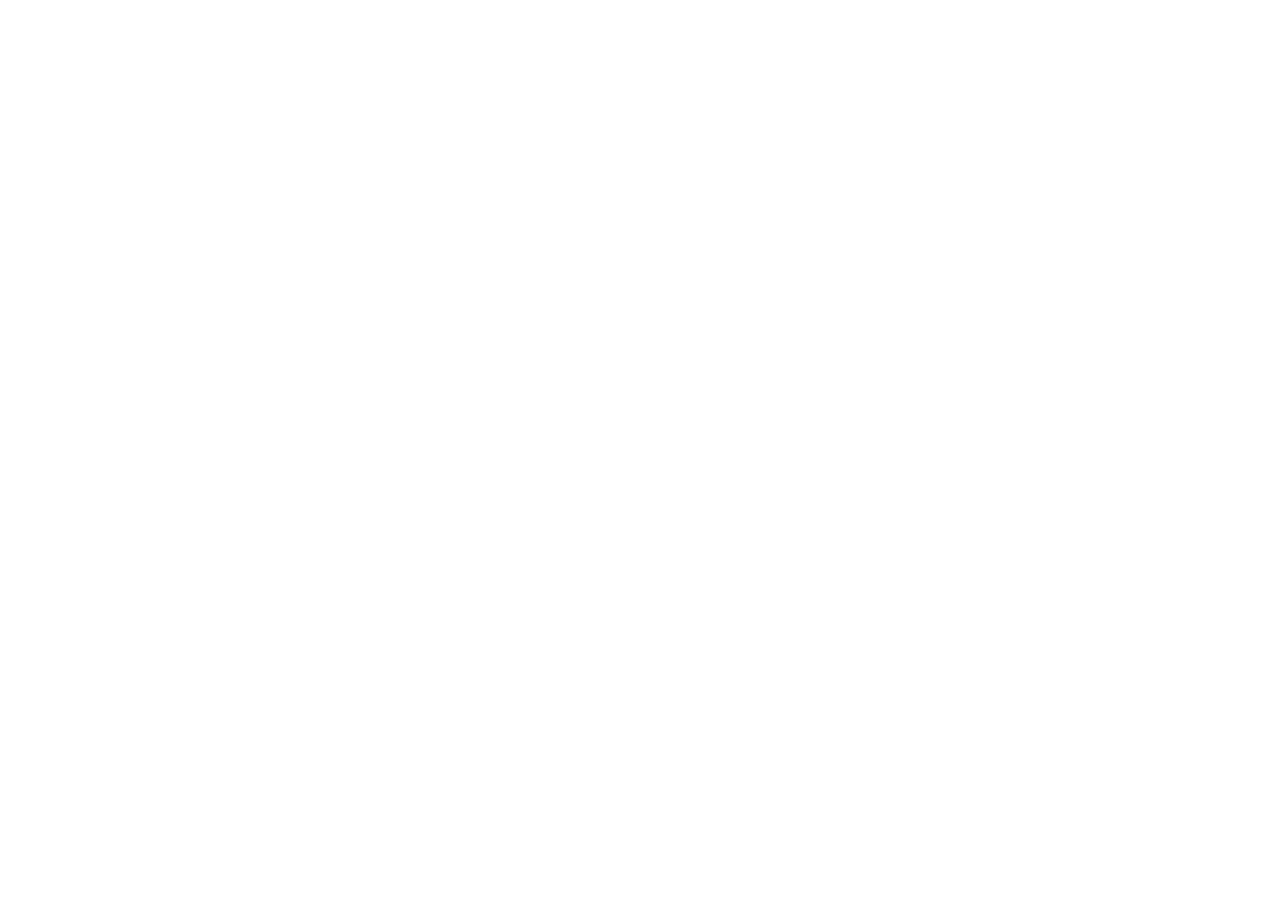
==== certified.html @ 14780d14 "complete homepage cleanup and responsiveness improvements" ====
<!DOCTYPE html>
<html lang="en">
<head>
    <meta charset="UTF-8">
    <meta name="viewport" content="width=device-width, initial-scale=1.0">
    <title>Certified Pre-Owned</title>
    <link rel="stylesheet" href="certified.css">
    <script src="certified.js" defer></script>
</head>
<body>
    
</body>
</html>
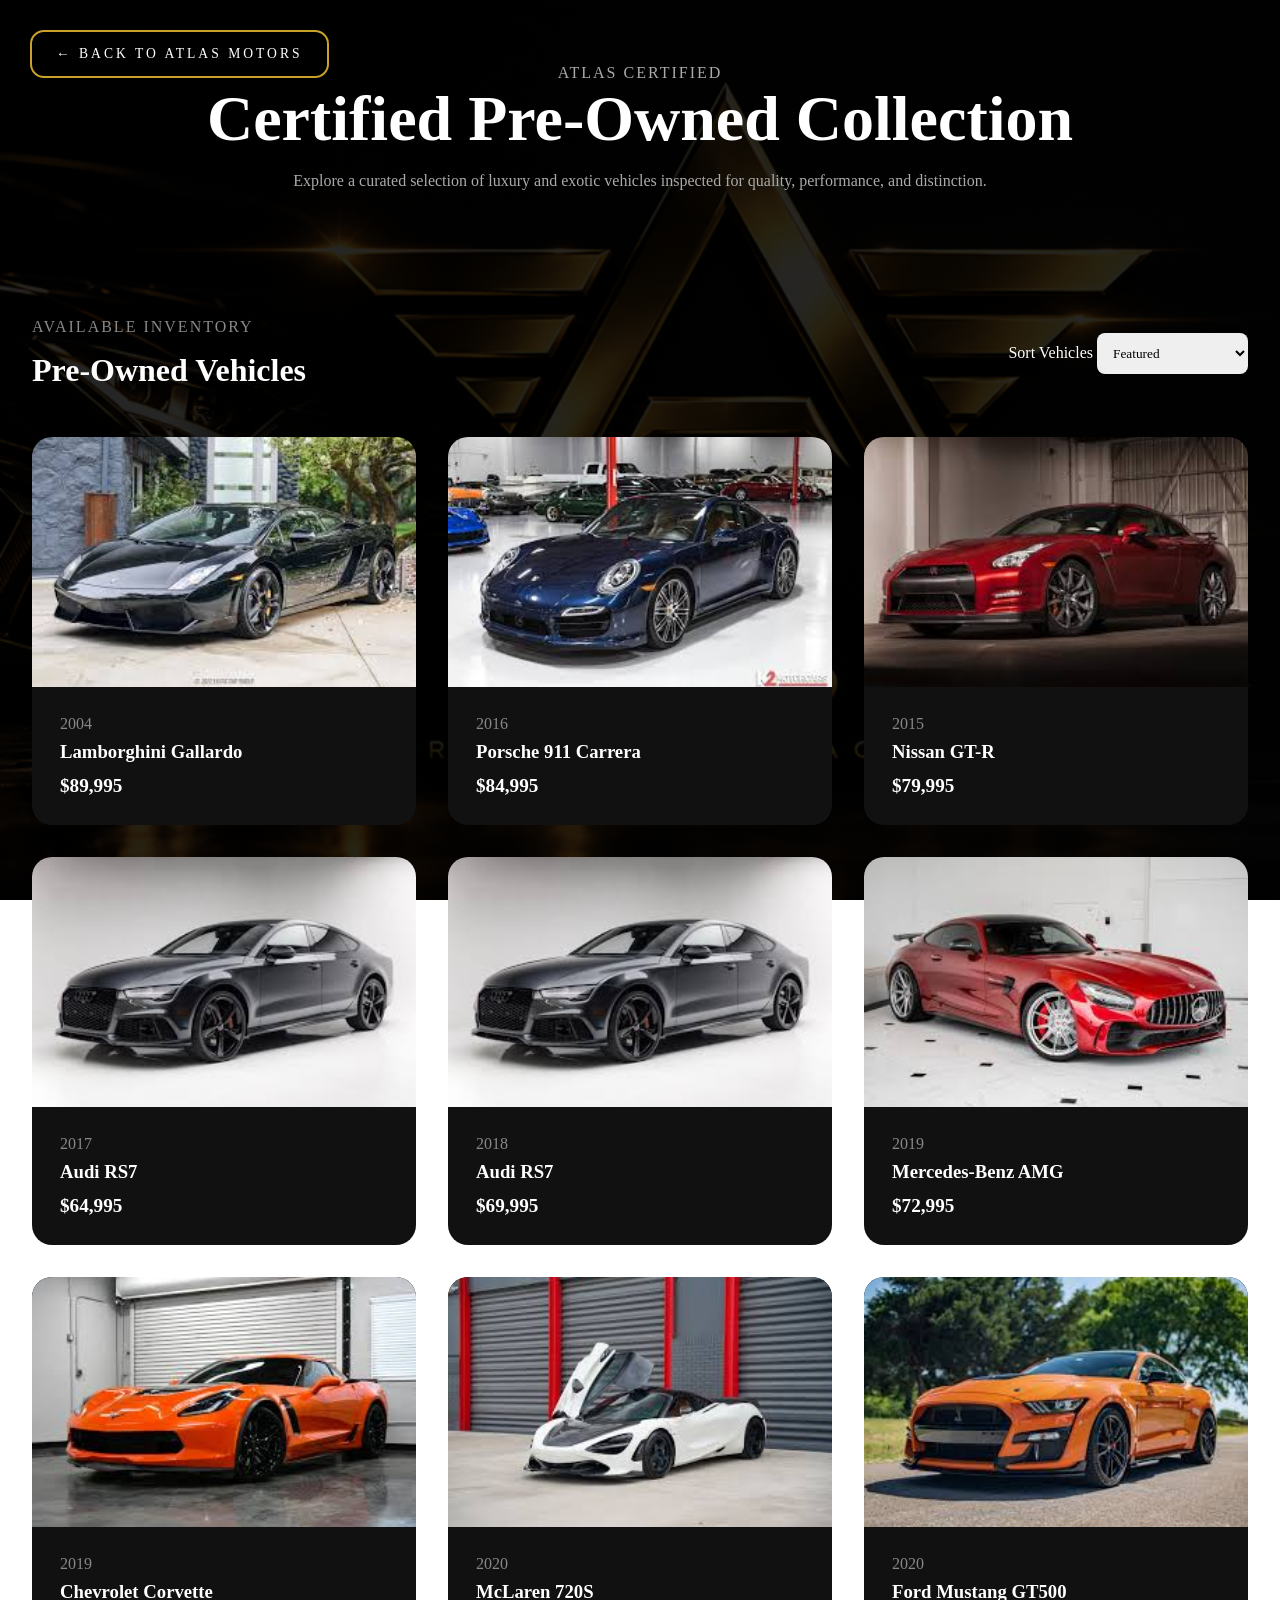
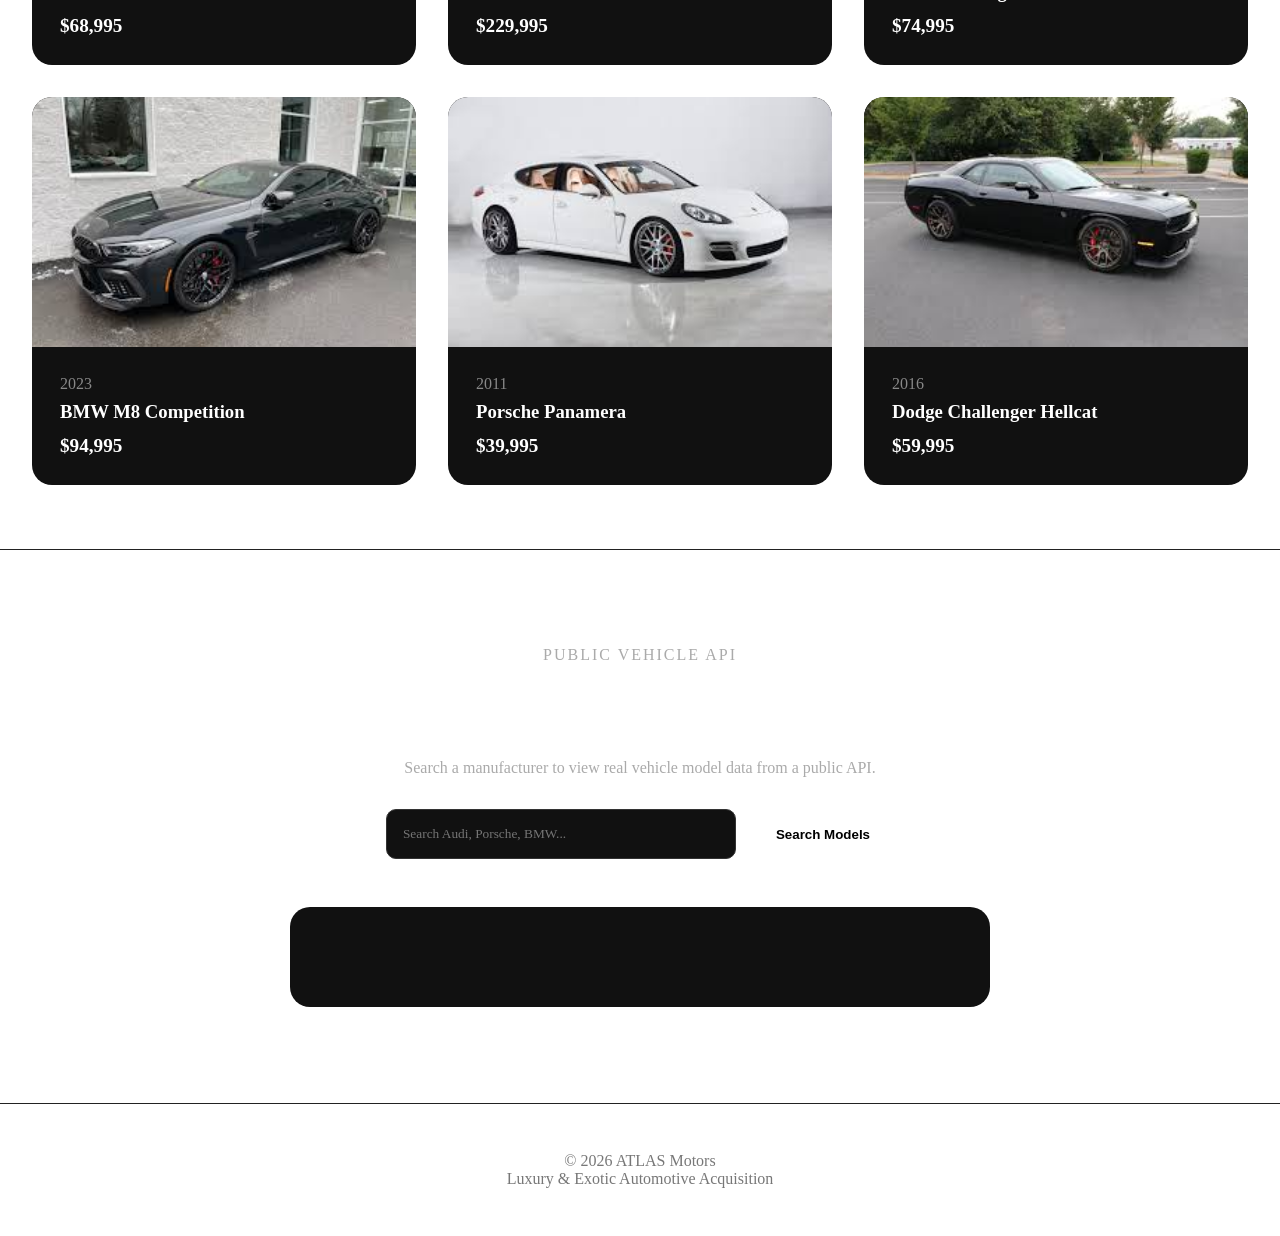
==== commit 7d2d8c32: "added certified pre-owned inventory" ====
--- a/certified.html
+++ b/certified.html
@@ -1,13 +1,88 @@
-<!DOCTYPE html>
+<!doctype html>
 <html lang="en">
-<head>
-    <meta charset="UTF-8">
-    <meta name="viewport" content="width=device-width, initial-scale=1.0">
-    <title>Certified Pre-Owned</title>
-    <link rel="stylesheet" href="certified.css">
+  <head>
+    <meta charset="UTF-8" />
+
+    <meta name="viewport" content="width=device-width, initial-scale=1.0" />
+
+    <title>ATLAS Motors | Certified Pre-Owned</title>
+
+    <link rel="stylesheet" href="certified.css" />
+
     <script src="certified.js" defer></script>
-</head>
-<body>
-    
-</body>
-</html>+  </head>
+
+  <body>
+    <a href="index.html" class="back-home">← Back to ATLAS Motors</a>
+
+    <header class="certified-hero">
+      <div class="hero-content">
+        <p class="eyebrow">ATLAS Certified</p>
+
+        <h1>Certified Pre-Owned Collection</h1>
+
+        <p>
+          Explore a curated selection of luxury and exotic vehicles inspected
+          for quality, performance, and distinction.
+        </p>
+      </div>
+    </header>
+
+    <main>
+      <section class="inventory-section">
+        <div class="inventory-header">
+          <div>
+            <p class="eyebrow">Available Inventory</p>
+
+            <h2>Pre-Owned Vehicles</h2>
+          </div>
+
+          <label for="sort-cars">
+            Sort Vehicles
+            <select id="sort-cars">
+              <option value="featured">Featured</option>
+              <option value="az">Alphabetical A to Z</option>
+              <option value="za">Alphabetical Z to A</option>
+              <option value="low-high">Price Low to High</option>
+              <option value="high-low">Price High to Low</option>
+            </select>
+          </label>
+        </div>
+
+        <div class="inventory-grid" id="inventory-grid">
+          <!-- Vehicle cards will go here -->
+        </div>
+      </section>
+
+      <section class="vehicle-data-lookup">
+        <div class="lookup-content">
+          <p class="eyebrow">Public Vehicle API</p>
+
+          <h2>Vehicle Model Lookup</h2>
+
+          <p>
+            Search a manufacturer to view real vehicle model data from a public
+            API.
+          </p>
+
+          <form id="lookup-form">
+            <input
+              type="text"
+              id="make-input"
+              placeholder="Search Audi, Porsche, BMW..."
+              required
+            />
+
+            <button type="submit">Search Models</button>
+          </form>
+
+          <div id="lookup-results" class="lookup-results"></div>
+        </div>
+      </section>
+    </main>
+    <footer class="site-footer">
+      <p>© 2026 ATLAS Motors</p>
+      <p>Luxury & Exotic Automotive Acquisition</p>
+    </footer>
+  </body>
+</html>
--- a/certified.css
+++ b/certified.css
@@ -0,0 +1,279 @@
+/* GLOBAL STYLING */
+
+* {
+  margin: 0;
+  padding: 0;
+  box-sizing: border-box;
+}
+
+body {
+  background:
+    linear-gradient(
+      rgba(0, 0, 0, 0.85),
+      rgba(0, 0, 0, 0.85)
+    ),
+    url("assets/background-1.png");
+
+  background-size: cover;
+  background-position: center;
+  background-attachment: fixed;
+  color: white;
+}
+
+img {
+  display: block;
+  width: 100%;
+}
+
+a {
+  text-decoration: none;
+}
+
+/* BACK HOME BUTTON */
+
+.back-home {
+  position: fixed;
+  top: 30px;
+  left: 30px;
+  z-index: 999;
+  text-decoration: none;
+  color: white;
+  font-size: 0.85rem;
+  letter-spacing: 3px;
+  text-transform: uppercase;
+  padding: 14px 24px;
+  border: 2px solid #c9a227;
+  border-radius: 14px;
+  backdrop-filter: blur(10px);
+  background: rgba(0, 0, 0, 0.35);
+  overflow: hidden;
+  transition: 0.4s ease;
+}
+
+.back-home:hover {
+  border-color: #c9a227;
+  color: #c9a227;
+  transform: translateY(-3px);
+  box-shadow:
+    0 0 12px rgba(201, 162, 39, 0.4),
+    0 0 25px rgba(201, 162, 39, 0.25);
+  background: rgba(201, 162, 39, 0.08);
+}
+
+.back-home::before {
+  content: "";
+  position: absolute;
+  top: 0;
+  left: -100%;
+  width: 100%;
+  height: 100%;
+  background: linear-gradient(
+    120deg,
+    transparent,
+    rgba(255, 255, 255, 0.25),
+    transparent
+  );
+  transition: 0.6s ease;
+}
+
+.back-home:hover::before {
+  left: 100%;
+}
+
+/* HERO SECTION */
+
+.certified-hero {
+  padding: 4rem 2rem;
+  text-align: center;
+}
+
+.eyebrow {
+  color: #888;
+  text-transform: uppercase;
+  letter-spacing: 2px;
+  margin-bottom: 1rem;
+}
+
+.certified-hero h1 {
+  font-size: 4rem;
+  margin-bottom: 1rem;
+}
+
+.certified-hero p {
+  max-width: 700px;
+  margin: 0 auto;
+  color: #aaa;
+}
+
+/* INVENTORY HEADER */
+
+.inventory-section {
+  padding: 4rem 2rem;
+}
+
+.inventory-header {
+  display: flex;
+  justify-content: space-between;
+  align-items: center;
+  margin-bottom: 3rem;
+}
+
+.inventory-header h2 {
+  font-size: 2rem;
+}
+
+#sort-cars {
+  padding: 0.75rem;
+  border-radius: 8px;
+  border: none;
+  font-family: inherit;
+}
+
+/* VEHICLE GRID */
+
+.inventory-grid {
+  display: grid;
+  grid-template-columns: repeat(auto-fit, minmax(320px, 1fr));
+  gap: 2rem;
+}
+
+/* VEHICLE CARDS */
+
+.vehicle-card {
+  background: #111;
+  border-radius: 20px;
+  overflow: hidden;
+  transition: transform 0.3s ease;
+}
+
+.vehicle-card:hover {
+
+  transform: scale(1.05);
+}
+
+.vehicle-card img {
+  height: 250px;
+  object-fit: cover;
+  transition: transform 0.4s ease;
+}
+
+/* VEHICLE INFO */
+
+.vehicle-info {
+  padding: 1.75rem;
+}
+
+.vehicle-year {
+  color: #888;
+  margin-bottom: 0.5rem;
+}
+
+.vehicle-info h3 {
+  margin-bottom: 0.75rem;
+}
+
+.vehicle-price {
+  font-size: 1.2rem;
+  font-weight: 600;
+}
+
+/* VEHICLE API LOOKUP */
+
+.vehicle-data-lookup {
+  padding: 6rem 2rem;
+  border-top: 1px solid #222;
+}
+
+.lookup-content {
+  max-width: 900px;
+  margin: 0 auto;
+  text-align: center;
+}
+
+.lookup-content h2 {
+  font-size: 2.5rem;
+  margin-bottom: 1rem;
+}
+
+.lookup-content p {
+  color: #aaa;
+  margin-bottom: 2rem;
+}
+
+#lookup-form {
+  display: flex;
+  justify-content: center;
+  gap: 1rem;
+  margin-bottom: 3rem;
+  flex-wrap: wrap;
+}
+
+#make-input {
+  width: 350px;
+  max-width: 100%;
+  padding: 1rem;
+  border: 1px solid #333;
+  border-radius: 10px;
+  background: #111;
+  color: white;
+  font-family: inherit;
+}
+
+#make-input:focus {
+  outline: none;
+  border-color: #666;
+}
+
+#lookup-form button {
+  padding: 1rem 1.5rem;
+  border: none;
+  border-radius: 10px;
+  background: white;
+  color: black;
+  font-weight: 600;
+  cursor: pointer;
+  transition: 0.3s ease;
+}
+
+#lookup-form button:hover {
+  opacity: 0.8;
+}
+
+.lookup-results {
+  max-width: 700px;
+  margin: 0 auto;
+  background: #111;
+  border-radius: 20px;
+  padding: 2rem;
+  min-height: 100px;
+}
+
+.lookup-results h3 {
+  margin-bottom: 1rem;
+}
+
+.lookup-results ul {
+  list-style: none;
+}
+
+.lookup-results li {
+  padding: 0.75rem 0;
+  border-bottom: 1px solid #222;
+  color: #ddd;
+}
+
+.lookup-results li:last-child {
+  border-bottom: none;
+}
+
+/* FOOTER */
+
+.site-footer {
+  text-align: center;
+  padding: 3rem 2rem;
+  border-top: 1px solid #222;
+}
+
+.site-footer p {
+  color: #777;
+}
